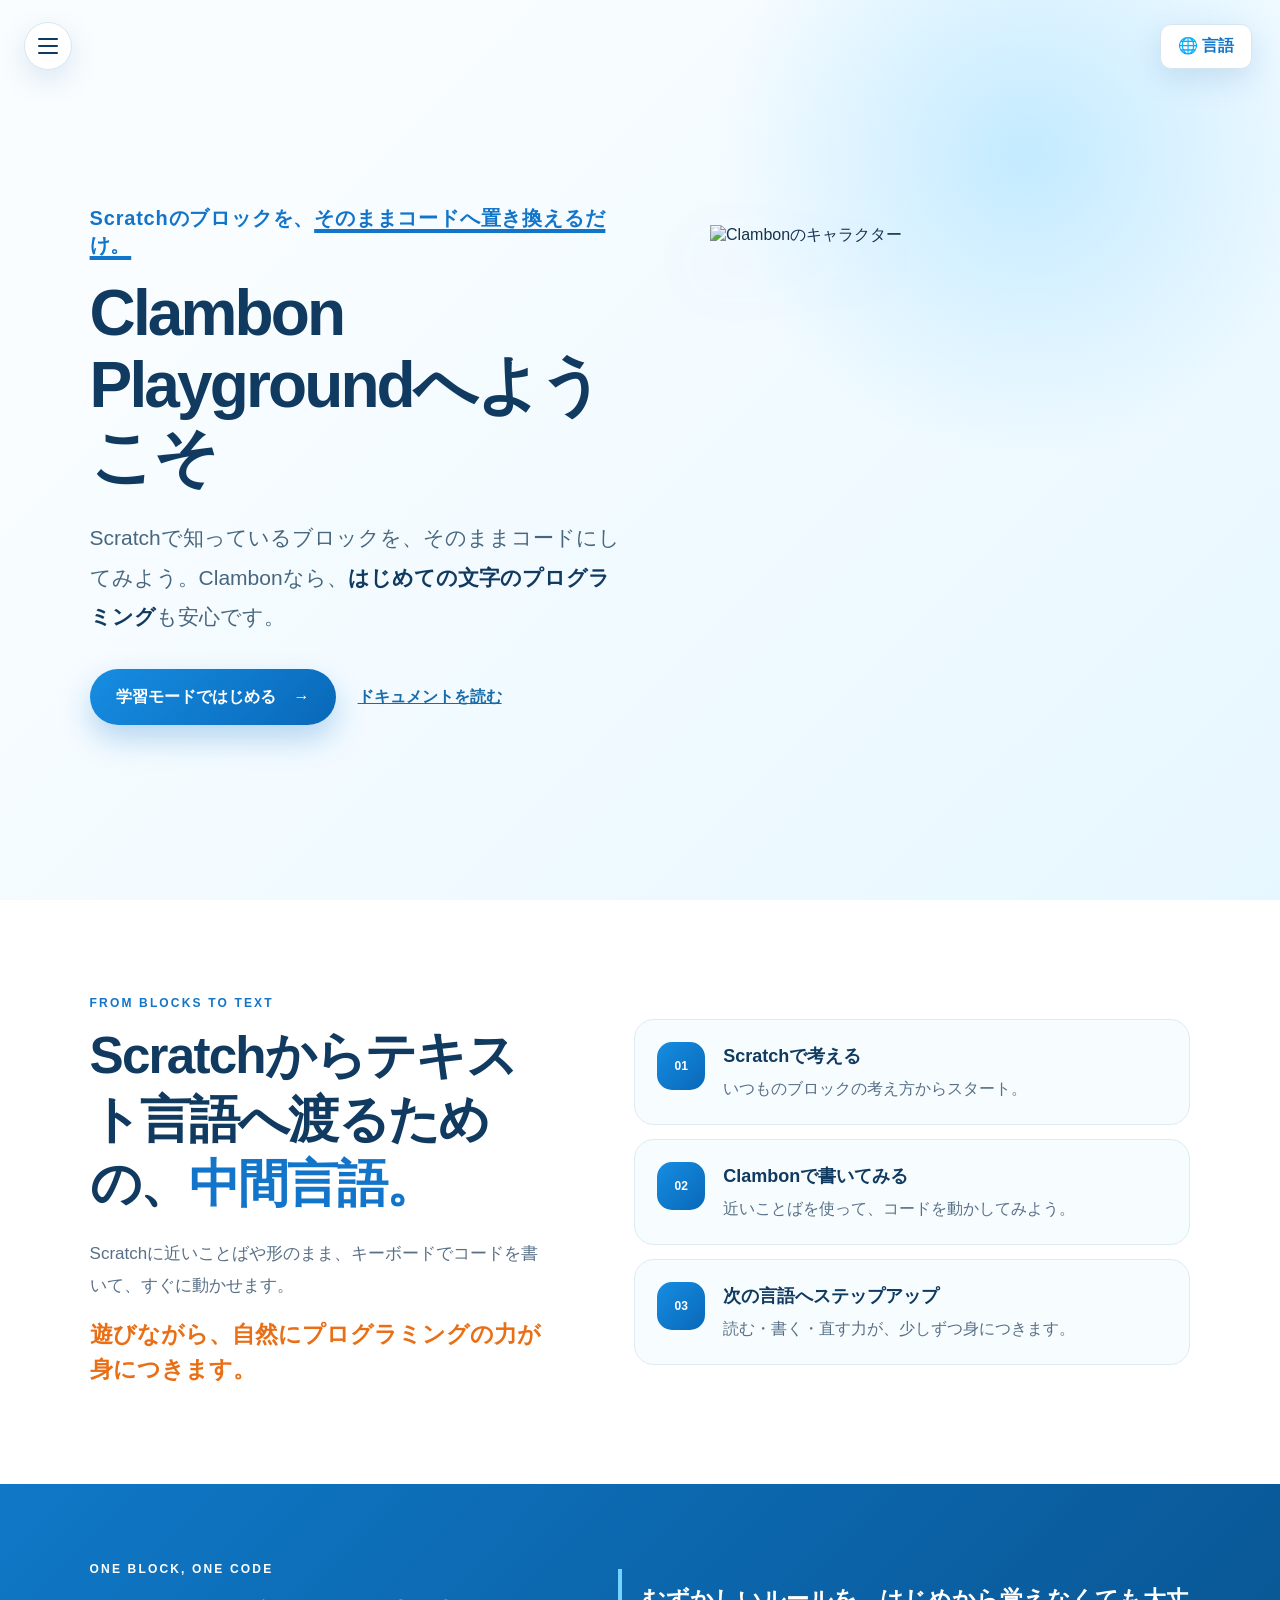
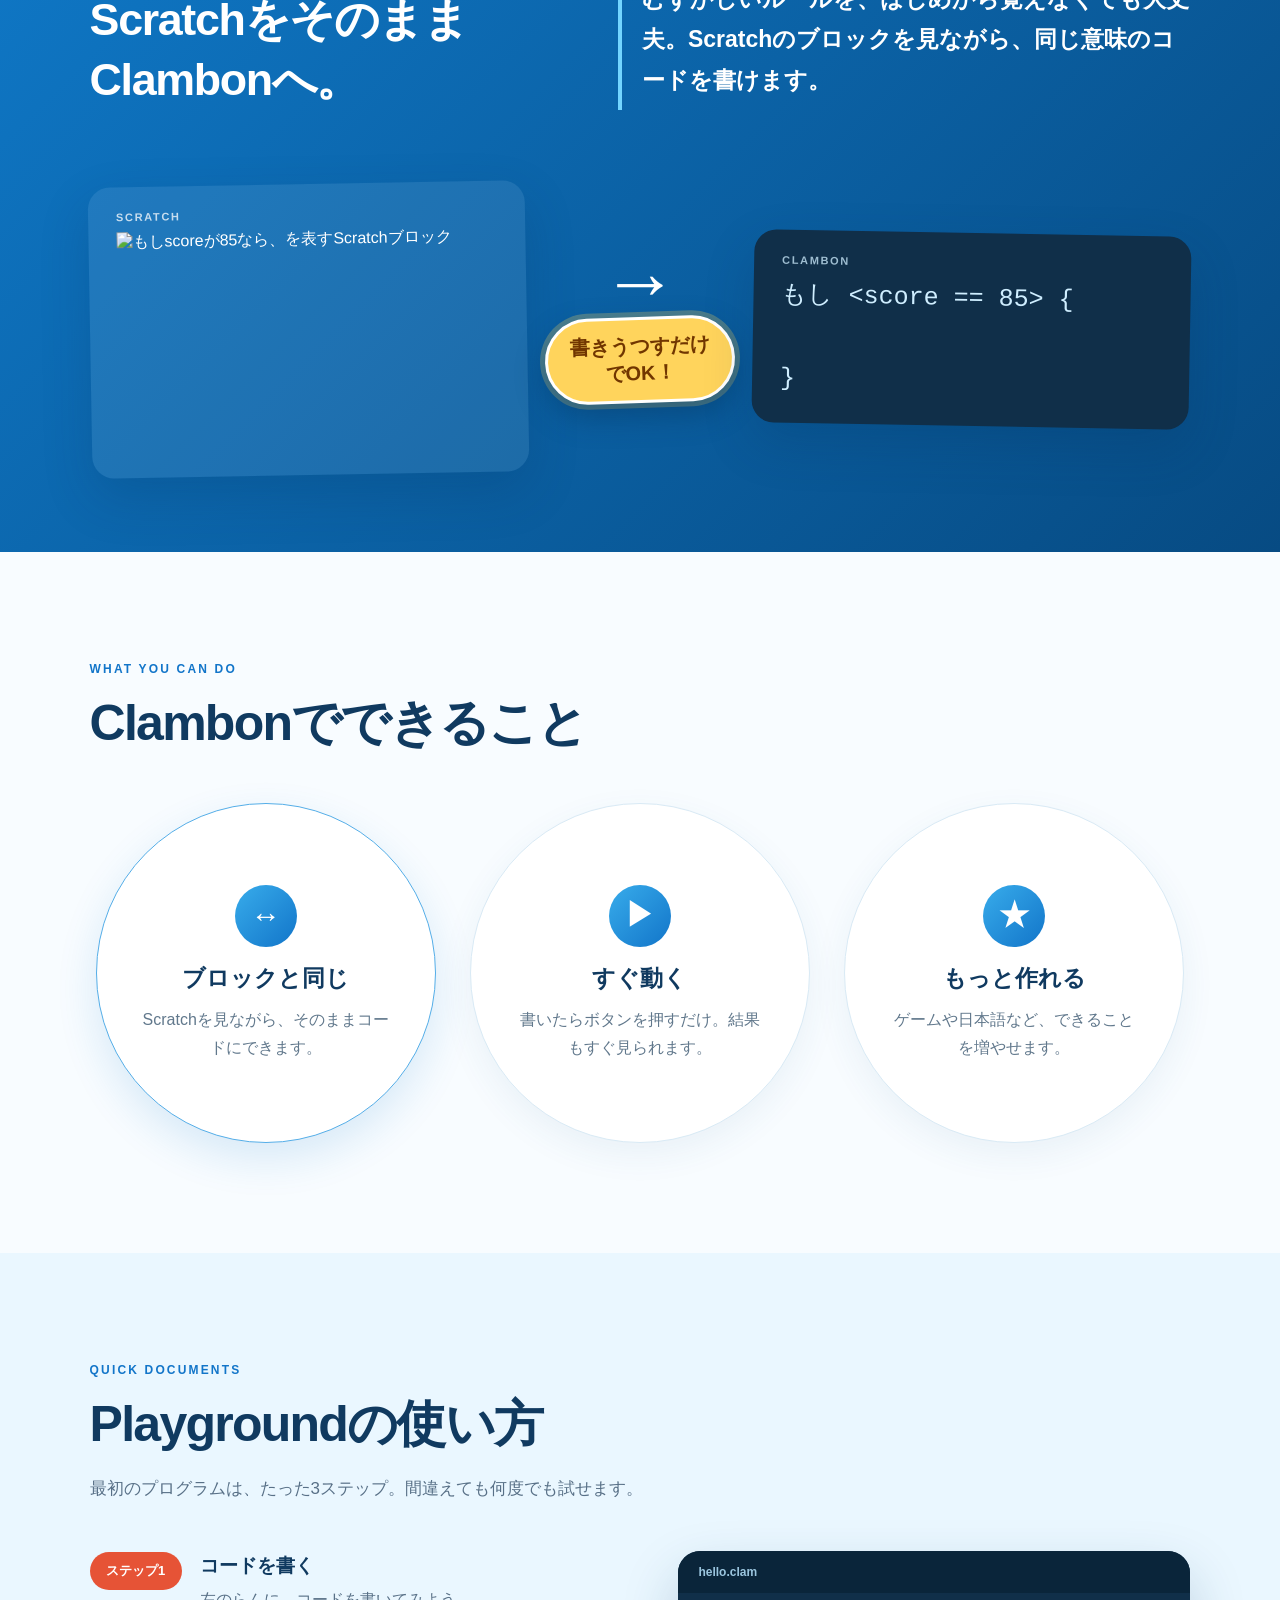
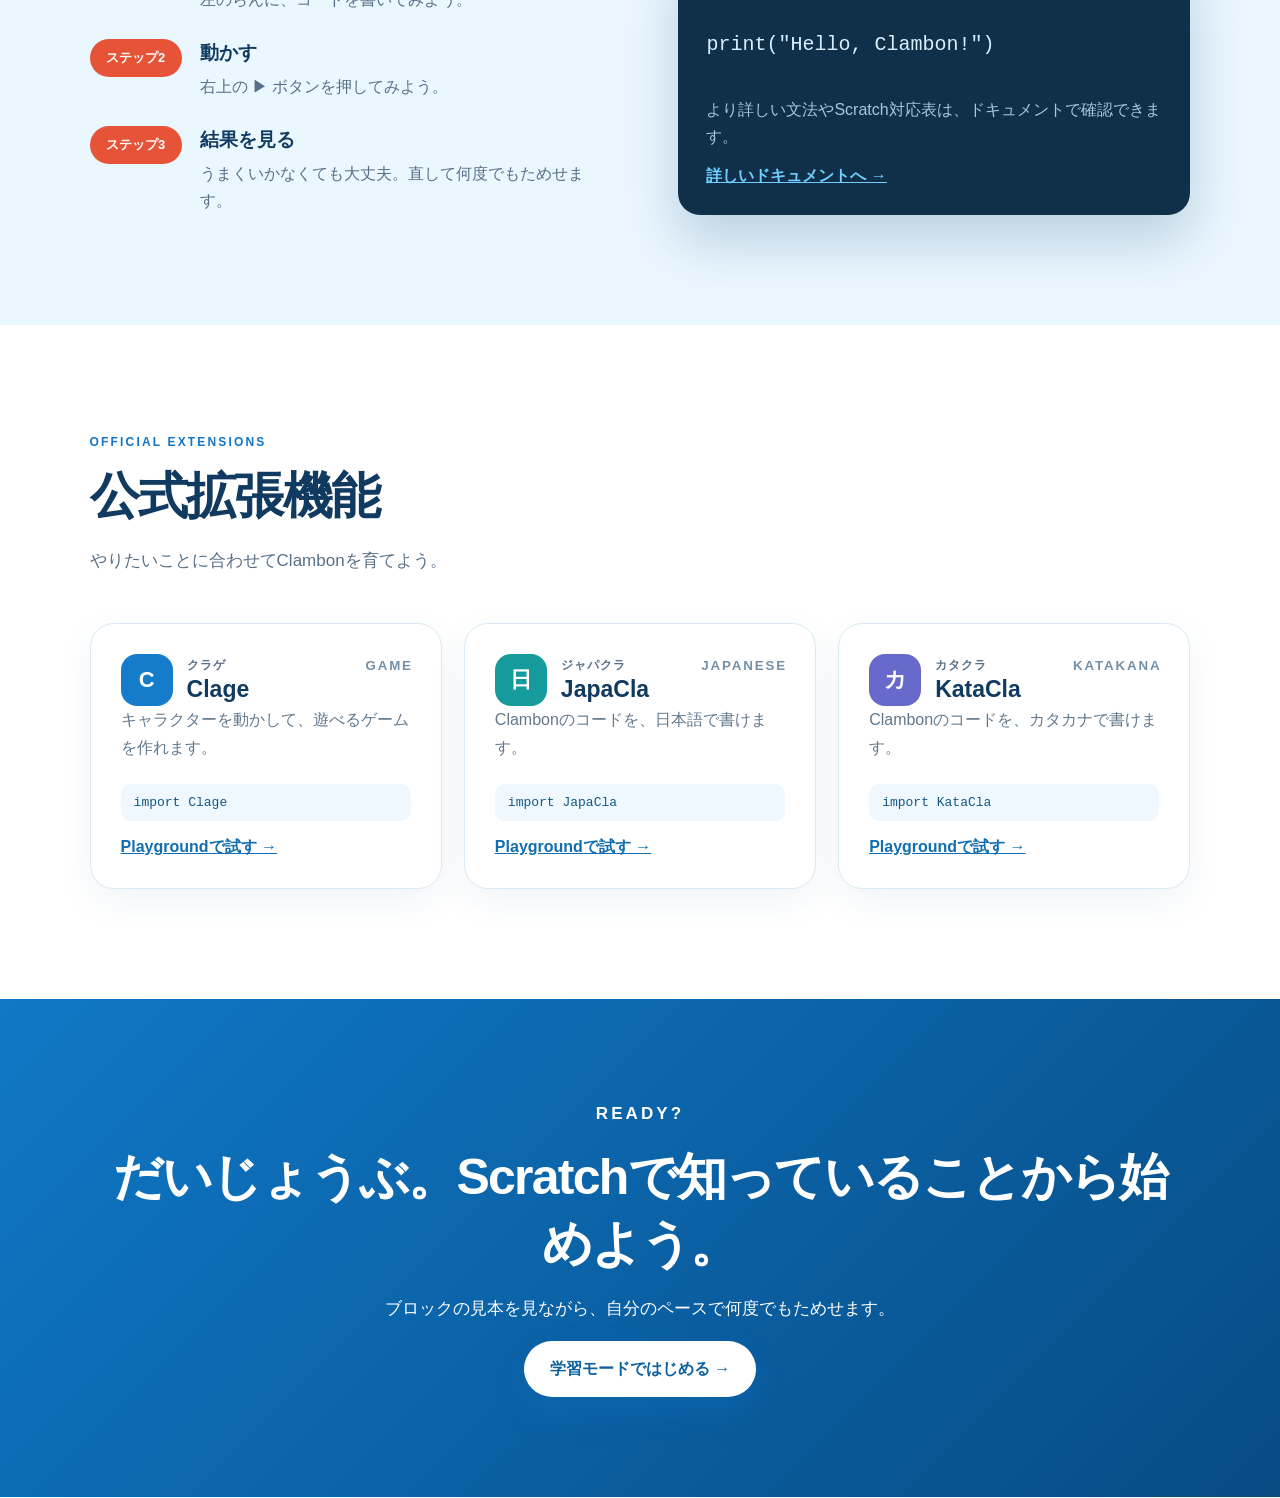
==== index.html @ 220bef2f "Add files via upload" ====
<!doctype html>
<html lang="ja">
  <head>
    <meta charset="utf-8">
    <meta name="viewport" content="width=device-width, initial-scale=1">
    <title>Clambon | Scratchから始めるテキストプログラミング言語</title>
    <meta name="description" content="Scratchのブロックと1対1対応するコードを書ける、学習向けプログラミング言語Clambon。">
    <link rel="icon" type="image/png" href="./assets/clambon-icon.png">
    <link rel="stylesheet" href="./home.css">
  </head>
  <body>
    <nav class="site-menu" id="siteMenu" aria-label="サイトメニュー">
      <button class="site-menu-button" id="siteMenuButton" type="button" aria-expanded="false" aria-controls="siteMenuPanel" aria-label="メニューを開く"><span></span><span></span><span></span></button>
      <div class="site-menu-panel" id="siteMenuPanel" hidden>
        <a href="#homeTop">トップ</a>
        <a href="./docs.html">ドキュメント</a>
      </div>
    </nav>
    <div class="site-language-picker site-language-floating" id="siteLanguagePicker">
      <button class="site-language-button" id="siteLanguageButton" type="button" aria-label="表示言語を選択する" aria-haspopup="menu" aria-expanded="false" aria-controls="siteLanguageMenu">🌐 言語</button>
      <div class="site-language-menu" id="siteLanguageMenu" role="menu" hidden>
        <button type="button" role="menuitemradio" aria-checked="true" data-language="ja"><span>日本語</span><b aria-hidden="true">✓</b></button>
        <button type="button" role="menuitemradio" aria-checked="false" data-language="en"><span>English</span><b aria-hidden="true">✓</b></button>
      </div>
    </div>

    <main class="home-screen">
      <section class="home-hero" id="homeTop" aria-labelledby="homeTitle">
        <div class="home-hero-copy">
          <p class="home-message">Scratchのブロックを、<em>そのままコードへ置き換えるだけ。</em></p>
          <h1 id="homeTitle">Clambon Playgroundへようこそ</h1>
          <p class="home-lead">Scratchで知っているブロックを、そのままコードにしてみよう。Clambonなら、<strong>はじめての文字のプログラミング</strong>も安心です。</p>
          <div class="home-actions">
            <a class="home-primary-button" href="./playground.html" data-learning-start>学習モードではじめる <span aria-hidden="true">→</span></a>
            <a class="home-text-link" href="./docs.html">ドキュメントを読む</a>
          </div>
        </div>
        <div class="home-hero-visual">
          <img class="home-character" src="./assets/clambon-character.png" alt="Clambonのキャラクター" width="1254" height="1254">
        </div>
      </section>

      <section class="bridge-feature" aria-labelledby="bridgeFeatureTitle">
        <div class="bridge-feature-copy">
          <p class="home-kicker">FROM BLOCKS TO TEXT</p>
          <h2 id="bridgeFeatureTitle">Scratchからテキスト言語へ渡るための、<em>中間言語。</em></h2>
          <p>Scratchに近いことばや形のまま、キーボードでコードを書いて、すぐに動かせます。<strong class="bridge-reassurance">遊びながら、自然にプログラミングの力が身につきます。</strong></p>
        </div>
        <ol class="bridge-steps" aria-label="Scratchからテキスト言語へ進む流れ">
          <li><span>01</span><div><strong>Scratchで考える</strong><p>いつものブロックの考え方からスタート。</p></div></li>
          <li><span>02</span><div><strong>Clambonで書いてみる</strong><p>近いことばを使って、コードを動かしてみよう。</p></div></li>
          <li><span>03</span><div><strong>次の言語へステップアップ</strong><p>読む・書く・直す力が、少しずつ身につきます。</p></div></li>
        </ol>
      </section>

      <section class="scratch-feature" aria-labelledby="scratchFeatureTitle">
        <div>
          <p class="home-kicker">ONE BLOCK, ONE CODE</p>
          <h2 id="scratchFeatureTitle">ScratchをそのままClambonへ。</h2>
        </div>
        <p>むずかしいルールを、はじめから覚えなくても大丈夫。Scratchのブロックを見ながら、同じ意味のコードを書けます。</p>
        <div class="scratch-pair" aria-label="ScratchブロックとClambonコードの1対1対応例">
          <div class="scratch-block">
            <span>Scratch</span>
            <img class="scratch-example-image" src="./assets/scratch-if-score.png" alt="もしscoreが85なら、を表すScratchブロック" width="1646" height="956">
          </div>
          <div class="pair-connector"><span aria-hidden="true">→</span><strong>書きうつすだけでOK！</strong></div>
          <div class="clambon-code"><span>Clambon</span><pre><code>もし &lt;score == 85&gt; {

}</code></pre></div>
        </div>
      </section>

      <section class="home-section" aria-labelledby="featuresTitle">
        <div class="home-section-heading"><p class="home-kicker">WHAT YOU CAN DO</p><h2 id="featuresTitle">Clambonでできること</h2></div>
        <div class="home-card-grid home-feature-grid">
          <article class="home-info-card featured"><span aria-hidden="true">↔</span><h3>ブロックと同じ</h3><p>Scratchを見ながら、そのままコードにできます。</p></article>
          <article class="home-info-card"><span aria-hidden="true">▶</span><h3>すぐ動く</h3><p>書いたらボタンを押すだけ。結果もすぐ見られます。</p></article>
          <article class="home-info-card"><span aria-hidden="true">★</span><h3>もっと作れる</h3><p>ゲームや日本語など、できることを増やせます。</p></article>
        </div>
      </section>

      <section class="home-section home-docs" id="homeDocs" aria-labelledby="quickDocsTitle">
        <div class="home-section-heading"><p class="home-kicker">QUICK DOCUMENTS</p><h2 id="quickDocsTitle">Playgroundの使い方</h2><p>最初のプログラムは、たった3ステップ。間違えても何度でも試せます。</p></div>
        <div class="home-docs-layout">
          <ol class="home-steps">
            <li><span>ステップ1</span><div><h3>コードを書く</h3><p>左のらんに、コードを書いてみよう。</p></div></li>
            <li><span>ステップ2</span><div><h3>動かす</h3><p>右上の ▶ ボタンを押してみよう。</p></div></li>
            <li><span>ステップ3</span><div><h3>結果を見る</h3><p>うまくいかなくても大丈夫。直して何度でもためせます。</p></div></li>
          </ol>
          <div class="home-code-sample"><div class="code-window-title">hello.clam</div><pre><code>print("Hello, Clambon!")</code></pre><p>より詳しい文法やScratch対応表は、ドキュメントで確認できます。</p><a href="./docs.html">詳しいドキュメントへ →</a></div>
        </div>
      </section>

      <section class="home-section home-extensions" aria-labelledby="extensionsTitle">
        <div class="home-section-heading"><p class="home-kicker">OFFICIAL EXTENSIONS</p><h2 id="extensionsTitle">公式拡張機能</h2><p>やりたいことに合わせてClambonを育てよう。</p></div>
        <div class="home-card-grid home-extension-grid">
          <article class="home-extension-card"><a class="extension-github-link" href="https://github.com/shirayuki03/clage" target="_blank" rel="noopener noreferrer" aria-label="ClageのGitHubを開く"><b class="mark">C</b><div class="extension-name"><small class="extension-reading">クラゲ</small><h3>Clage</h3></div></a><small>GAME</small><p>キャラクターを動かして、遊べるゲームを作れます。</p><code>import Clage</code><a href="./playground.html" data-learning-start>Playgroundで試す →</a></article>
          <article class="home-extension-card japa"><a class="extension-github-link" href="https://github.com/shirayuki03/JapaCla" target="_blank" rel="noopener noreferrer" aria-label="JapaClaのGitHubを開く"><b class="mark">日</b><div class="extension-name"><small class="extension-reading">ジャパクラ</small><h3>JapaCla</h3></div></a><small>JAPANESE</small><p>Clambonのコードを、日本語で書けます。</p><code>import JapaCla</code><a href="./playground.html" data-learning-start>Playgroundで試す →</a></article>
          <article class="home-extension-card kata"><a class="extension-github-link" href="https://github.com/shirayuki03/KataCla" target="_blank" rel="noopener noreferrer" aria-label="KataClaのGitHubを開く"><b class="mark">カ</b><div class="extension-name"><small class="extension-reading">カタクラ</small><h3>KataCla</h3></div></a><small>KATAKANA</small><p>Clambonのコードを、カタカナで書けます。</p><code>import KataCla</code><a href="./playground.html" data-learning-start>Playgroundで試す →</a></article>
        </div>
      </section>

      <section class="home-final-cta"><p class="home-kicker">READY?</p><h2>だいじょうぶ。Scratchで知っていることから始めよう。</h2><p>ブロックの見本を見ながら、自分のペースで何度でもためせます。</p><a class="home-primary-button light" href="./playground.html" data-learning-start>学習モードではじめる →</a></section>
    </main>
    <script src="./home.js"></script>
  </body>
</html>
---- home.css ----
:root { --blue:#1275c9; --deep:#103a60; --sky:#e7f7ff; --ink:#15324d; --muted:#587087; }
* { box-sizing:border-box; }
html { scroll-behavior:smooth; }
body { margin:0; color:var(--ink); background:#f8fcff; font-family:Arial,"Hiragino Kaku Gothic ProN","Yu Gothic",Meiryo,sans-serif; }
[hidden] { display:none!important; }
a { color:inherit; }
button { font:inherit; cursor:pointer; }
.site-menu { position:fixed; top:22px; left:24px; z-index:100; }
.site-menu-button { width:48px; height:48px; display:grid; align-content:center; gap:5px; padding:0 13px; border:1px solid #d6e6f1; border-radius:50%; background:#fff; box-shadow:0 10px 30px #185d9e26; }
.site-menu-button span { height:2px; border-radius:99px; background:var(--deep); transition:.18s; }
.site-menu-button[aria-expanded="true"] span:nth-child(1){transform:translateY(7px) rotate(45deg)} .site-menu-button[aria-expanded="true"] span:nth-child(2){opacity:0} .site-menu-button[aria-expanded="true"] span:nth-child(3){transform:translateY(-7px) rotate(-45deg)}
.site-menu-panel { width:190px; display:grid; gap:4px; margin-top:10px; padding:8px; border:1px solid #d6e6f1; border-radius:16px; background:#fff; box-shadow:0 18px 46px #185d9e2e; }
.site-menu-panel a { border-radius:11px; padding:12px 14px; text-decoration:none; font-weight:800; }
.site-menu-panel a:hover,.site-menu-panel a:focus-visible { background:#e8f6ff; }
.site-language-button { margin-top:4px; border:1px solid #d6e6f1; border-radius:11px; padding:10px 14px; color:var(--blue); background:#f5fbff; text-align:left; font-weight:900; }
.site-language-button:hover,.site-language-button:focus-visible { background:#e8f6ff; }
.site-language-picker { position:relative; }
.site-language-floating { position:fixed; top:24px; right:28px; z-index:90; }
.site-language-floating>.site-language-button { width:auto; margin:0; padding:11px 17px; background:#fff; box-shadow:0 10px 30px #185d9e26; }
.site-language-menu { position:absolute; top:calc(100% + 8px); right:0; z-index:110; width:170px; padding:7px; border:1px solid #d6e6f1; border-radius:14px; background:#fff; box-shadow:0 18px 46px #185d9e2e; }
.site-language-menu button { width:100%; display:flex; align-items:center; justify-content:space-between; border:0; border-radius:9px; padding:10px 11px; color:var(--ink); background:transparent; text-align:left; font-weight:800; }
.site-language-menu button:hover,.site-language-menu button:focus-visible { background:#e8f6ff; }
.site-language-menu button b { color:var(--blue); opacity:0; }
.site-language-menu button[aria-checked="true"] { color:var(--blue); background:#f5fbff; }
.site-language-menu button[aria-checked="true"] b { opacity:1; }
.home-screen { overflow:hidden; }
.home-hero { min-height:100vh; display:grid; grid-template-columns:1.05fr .95fr; align-items:center; gap:clamp(40px,7vw,110px); padding:110px max(7vw,34px) 80px; background:radial-gradient(circle at 80% 17%,#7ed3ff66,transparent 24%),linear-gradient(135deg,#fafdff 15%,#e7f7ff 100%); }
.home-hero-copy { max-width:760px; }
.home-message { margin:0 0 18px; color:var(--blue); font-size:clamp(15px,1.6vw,20px); font-weight:900; letter-spacing:.04em; }
.home-message em { color:#1275c9; font-style:normal; text-decoration:underline; text-decoration-color:#1275c9; text-decoration-thickness:.22em; text-underline-offset:.18em; }
.home-kicker { margin:0 0 14px; color:var(--blue); font-size:12px; font-weight:900; letter-spacing:.18em; }
h1,h2,h3,p { margin-top:0; }
.home-hero h1 { max-width:780px; margin-bottom:24px; color:var(--deep); font-size:clamp(42px,5vw,70px); line-height:1.13; letter-spacing:-.045em; }
.home-lead { max-width:700px; margin-bottom:32px; color:#48677f; font-size:clamp(17px,1.7vw,21px); line-height:1.9; }
.home-lead strong { color:var(--deep); }
.home-actions { display:flex; align-items:center; gap:22px; flex-wrap:wrap; }
.home-primary-button { min-height:56px; display:inline-flex; align-items:center; gap:18px; border-radius:999px; padding:0 26px; color:#fff; background:linear-gradient(135deg,#168de2,#0968b8); box-shadow:0 14px 30px #1275c947; text-decoration:none; font-weight:900; }
.home-text-link { color:#176ca9; font-weight:900; }
.home-hero-visual { min-width:0; display:grid; place-items:center; }
.home-character { width:min(580px,100%); height:auto; display:block; filter:drop-shadow(0 28px 32px #176da230); }
.bridge-feature { display:grid; grid-template-columns:minmax(0,.9fr) minmax(0,1.1fr); gap:clamp(46px,7vw,100px); align-items:center; padding:96px max(7vw,34px); background:#fff; }
.bridge-feature-copy h2 { margin-bottom:22px; color:var(--deep); font-size:clamp(34px,4vw,54px); line-height:1.25; letter-spacing:-.035em; }
.bridge-feature-copy h2 em { color:var(--blue); font-style:normal; }
.bridge-feature-copy>p:last-child { margin:0; color:var(--muted); font-size:17px; line-height:1.9; }
.bridge-reassurance { display:block; margin-top:14px; color:#e96f16; font-size:clamp(18px,2vw,23px); line-height:1.55; }
.bridge-steps { display:grid; gap:14px; margin:0; padding:0; list-style:none; }
.bridge-steps li { display:grid; grid-template-columns:48px 1fr; gap:18px; align-items:start; border:1px solid #dcebf4; border-radius:20px; padding:22px; background:#f7fcff; }
.bridge-steps li>span { width:48px; height:48px; display:grid; place-items:center; border-radius:15px; color:#fff; background:linear-gradient(135deg,#168de2,#0968b8); font-size:12px; font-weight:900; }
.bridge-steps strong { display:block; margin:2px 0 7px; color:var(--deep); font-size:18px; }
.bridge-steps p { margin:0; color:var(--muted); line-height:1.7; }
.scratch-feature { display:grid; grid-template-columns:.9fr 1.1fr; gap:60px; padding:78px max(7vw,34px); color:#fff; background:linear-gradient(135deg,#0f78c7,#074b83); }
.scratch-feature .home-kicker,.scratch-feature h2,.scratch-feature p { color:#fff; }
.scratch-feature h2 { margin:0; font-size:clamp(30px,3.5vw,48px); letter-spacing:-.03em; }
.scratch-feature>p { margin:0; align-self:end; border-left:4px solid #73d5ff; padding:10px 0 10px 20px; font-size:clamp(19px,2vw,23px); font-weight:800; line-height:1.75; }
.scratch-pair { grid-column:1/-1; display:grid; grid-template-columns:1fr minmax(150px,auto) 1fr; align-items:center; gap:18px; margin-top:14px; }
.scratch-block,.clambon-code { min-width:0; border-radius:22px; padding:24px 28px; box-shadow:0 20px 50px #052f552e; }
.scratch-block { color:#fff; background:#ffffff14; transform:rotate(-1deg); }
.clambon-code { color:#cfeeff; background:#102f49; transform:rotate(1deg); }
.scratch-block span,.clambon-code span { display:block; margin-bottom:9px; opacity:.75; font-size:11px; font-weight:900; letter-spacing:.15em; text-transform:uppercase; }
.scratch-example-image { width:100%; height:auto; display:block; }
.clambon-code pre { margin:0; overflow:auto; }
.clambon-code code { font-size:clamp(18px,2vw,25px); line-height:1.65; }
.pair-connector { display:grid; place-items:center; gap:8px; color:#fff; text-align:center; }
.pair-connector span { font-size:clamp(48px,6vw,82px); font-weight:900; line-height:.7; }
.pair-connector strong { max-width:190px; border:3px solid #fff; border-radius:999px; padding:13px 20px; color:#713600; background:#ffd45c; box-shadow:0 12px 30px #052f5566,0 0 0 5px #ffd45c44; font-size:clamp(16px,1.7vw,20px); font-weight:900; line-height:1.35; transform:rotate(-2deg); }
.home-section { padding:110px max(7vw,34px); }
.home-section-heading { max-width:760px; margin-bottom:46px; }
.home-section-heading h2,.home-final-cta h2 { margin-bottom:16px; color:var(--deep); font-size:clamp(32px,4vw,50px); letter-spacing:-.035em; }
.home-section-heading>p:last-child,.home-final-cta>p { color:var(--muted); font-size:17px; line-height:1.8; }
.home-card-grid { display:grid; gap:22px; grid-template-columns:repeat(3,minmax(0,1fr)); }
.home-info-card,.home-extension-card { border:1px solid #d9eaf5; border-radius:24px; padding:30px; background:#fff; box-shadow:0 12px 34px #265d8912; }
.home-info-card { width:100%; max-width:340px; aspect-ratio:1; display:flex; flex-direction:column; align-items:center; justify-content:center; justify-self:center; border-radius:50%; padding:42px; text-align:center; }
.home-info-card.featured { border-color:#55aee8; box-shadow:0 16px 42px #1275c924; }
.home-info-card span { width:62px; height:62px; display:grid; place-items:center; border-radius:50%; color:#fff; background:linear-gradient(135deg,#38aceb,#1275c9); font-size:30px; font-weight:900; }
.home-info-card h3,.home-extension-card h3 { margin:16px 0 12px; color:var(--deep); font-size:23px; }
.home-info-card p,.home-extension-card p { margin-bottom:0; color:#61788c; line-height:1.75; }
.home-docs { background:#eaf7ff; }
.home-docs-layout { display:grid; grid-template-columns:1fr 1fr; gap:clamp(28px,6vw,80px); align-items:center; }
.home-steps { display:grid; gap:26px; margin:0; padding:0; list-style:none; }
.home-steps li { display:grid; grid-template-columns:92px 1fr; gap:18px; align-items:start; }
.home-steps li>span { min-height:38px; display:grid; place-items:center; border-radius:999px; padding:0 12px; color:#fff; background:#e65336; font-size:13px; font-weight:900; white-space:nowrap; }
.home-steps h3 { margin:1px 0 7px; color:var(--deep); }
.home-steps p { margin:0; color:var(--muted); line-height:1.7; }
.home-code-sample { overflow:hidden; border-radius:22px; color:#d9efff; background:#102f49; box-shadow:0 25px 55px #0c406738; }
.code-window-title { padding:14px 20px; color:#9bc6df; background:#0a253a; font-size:12px; font-weight:800; }
.home-code-sample pre { margin:0; padding:40px 28px; white-space:pre-wrap; font-size:clamp(15px,2vw,20px); }
.home-code-sample p { margin:0; padding:0 28px 16px; color:#a6c7dc; line-height:1.7; }
.home-code-sample a { display:inline-block; padding:0 28px 28px; color:#70cfff; font-weight:900; }
.home-extensions { background:#fff; }
.home-extension-card { position:relative; }
.home-extension-card .mark { width:52px; height:52px; display:grid; place-items:center; border-radius:16px; color:#fff; background:#147cca; font-size:22px; }
.extension-github-link { width:max-content; display:grid; grid-template-columns:52px auto; align-items:center; gap:14px; color:var(--deep); text-decoration:none; }
.extension-name { display:flex; flex-direction:column; }
.extension-reading { margin-bottom:2px; color:#587087; font-size:12px; font-weight:800; letter-spacing:.08em; }
.extension-github-link h3 { margin:0; }
.extension-github-link:hover h3,.extension-github-link:focus-visible h3 { color:var(--blue); text-decoration:underline; }
.home-extension-card>small { position:absolute; top:34px; right:28px; color:#7390a7; font-weight:900; letter-spacing:.14em; }
.home-extension-card>code { display:block; margin:22px 0 16px; border-radius:10px; padding:11px 13px; color:#155784; background:#eef8fe; }
.home-extension-card>a { color:#126eb0; font-weight:900; }
.home-extension-card.japa .mark { background:#159b9b; } .home-extension-card.kata .mark { background:#686acb; }
.home-final-cta { padding:100px max(7vw,34px); color:#fff; text-align:center; background:linear-gradient(135deg,#0f78c7,#074b83); }
.home-final-cta .home-kicker,.home-final-cta h2,.home-final-cta>p { color:#fff; }
.home-primary-button.light { color:#0d619f; background:#fff; }
:focus-visible { outline:3px solid #ffbd38; outline-offset:3px; }
@media(max-width:760px){.site-menu{top:14px;left:14px}.site-language-floating{top:16px;right:16px}.home-hero{min-height:auto;grid-template-columns:1fr;padding:100px 22px 70px}.home-hero h1{font-size:clamp(39px,12vw,58px)}.home-character{width:min(430px,92vw)}.bridge-feature{grid-template-columns:1fr;gap:38px;padding:72px 22px}.bridge-steps li{grid-template-columns:42px 1fr;padding:18px}.bridge-steps li>span{width:42px;height:42px}.scratch-feature{grid-template-columns:1fr;gap:24px;padding:68px 22px}.scratch-pair{grid-template-columns:1fr;gap:12px}.pair-connector{justify-self:center}.pair-connector span{transform:rotate(90deg)}.scratch-block,.clambon-code{width:100%}.home-section{padding:76px 22px}.home-card-grid,.home-docs-layout{grid-template-columns:1fr}.home-info-card{width:min(330px,92vw)}.home-final-cta{padding:78px 22px}}
@media(prefers-reduced-motion:reduce){html{scroll-behavior:auto}*{transition-duration:.01ms!important}}
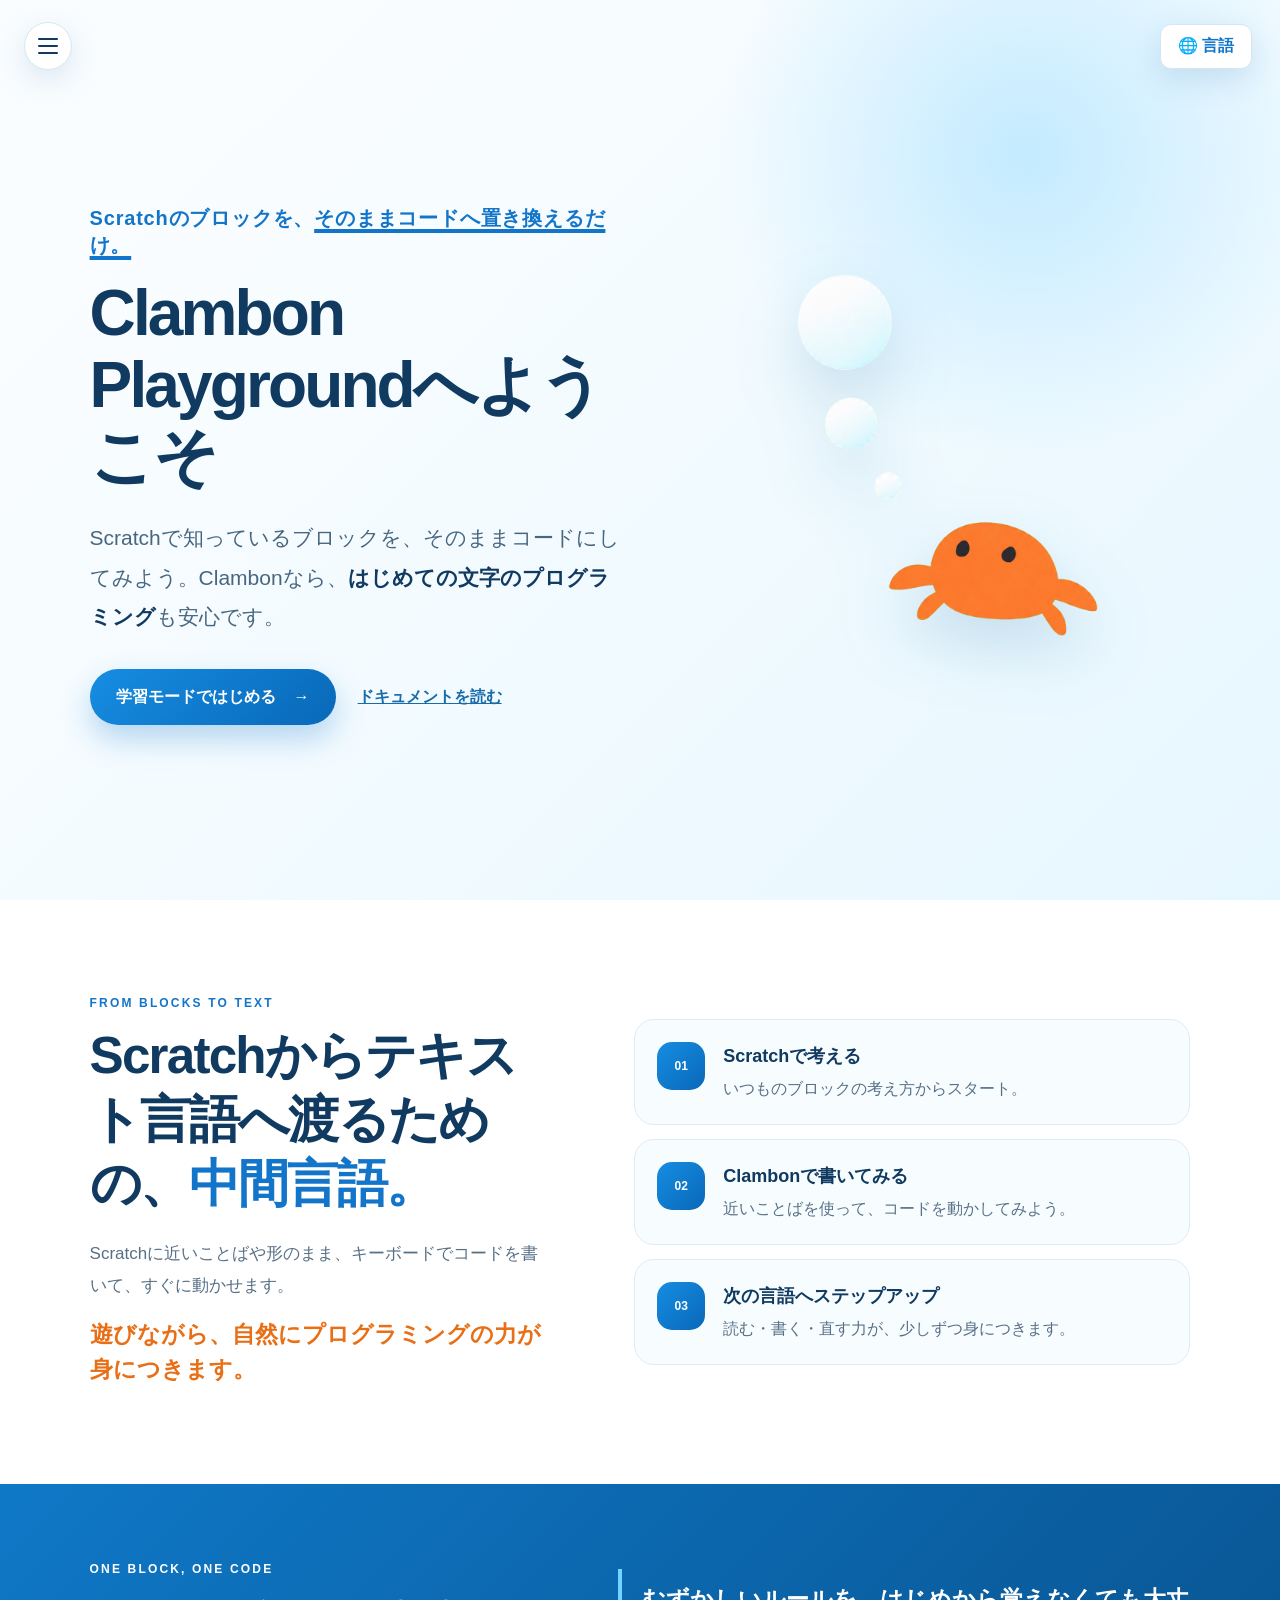
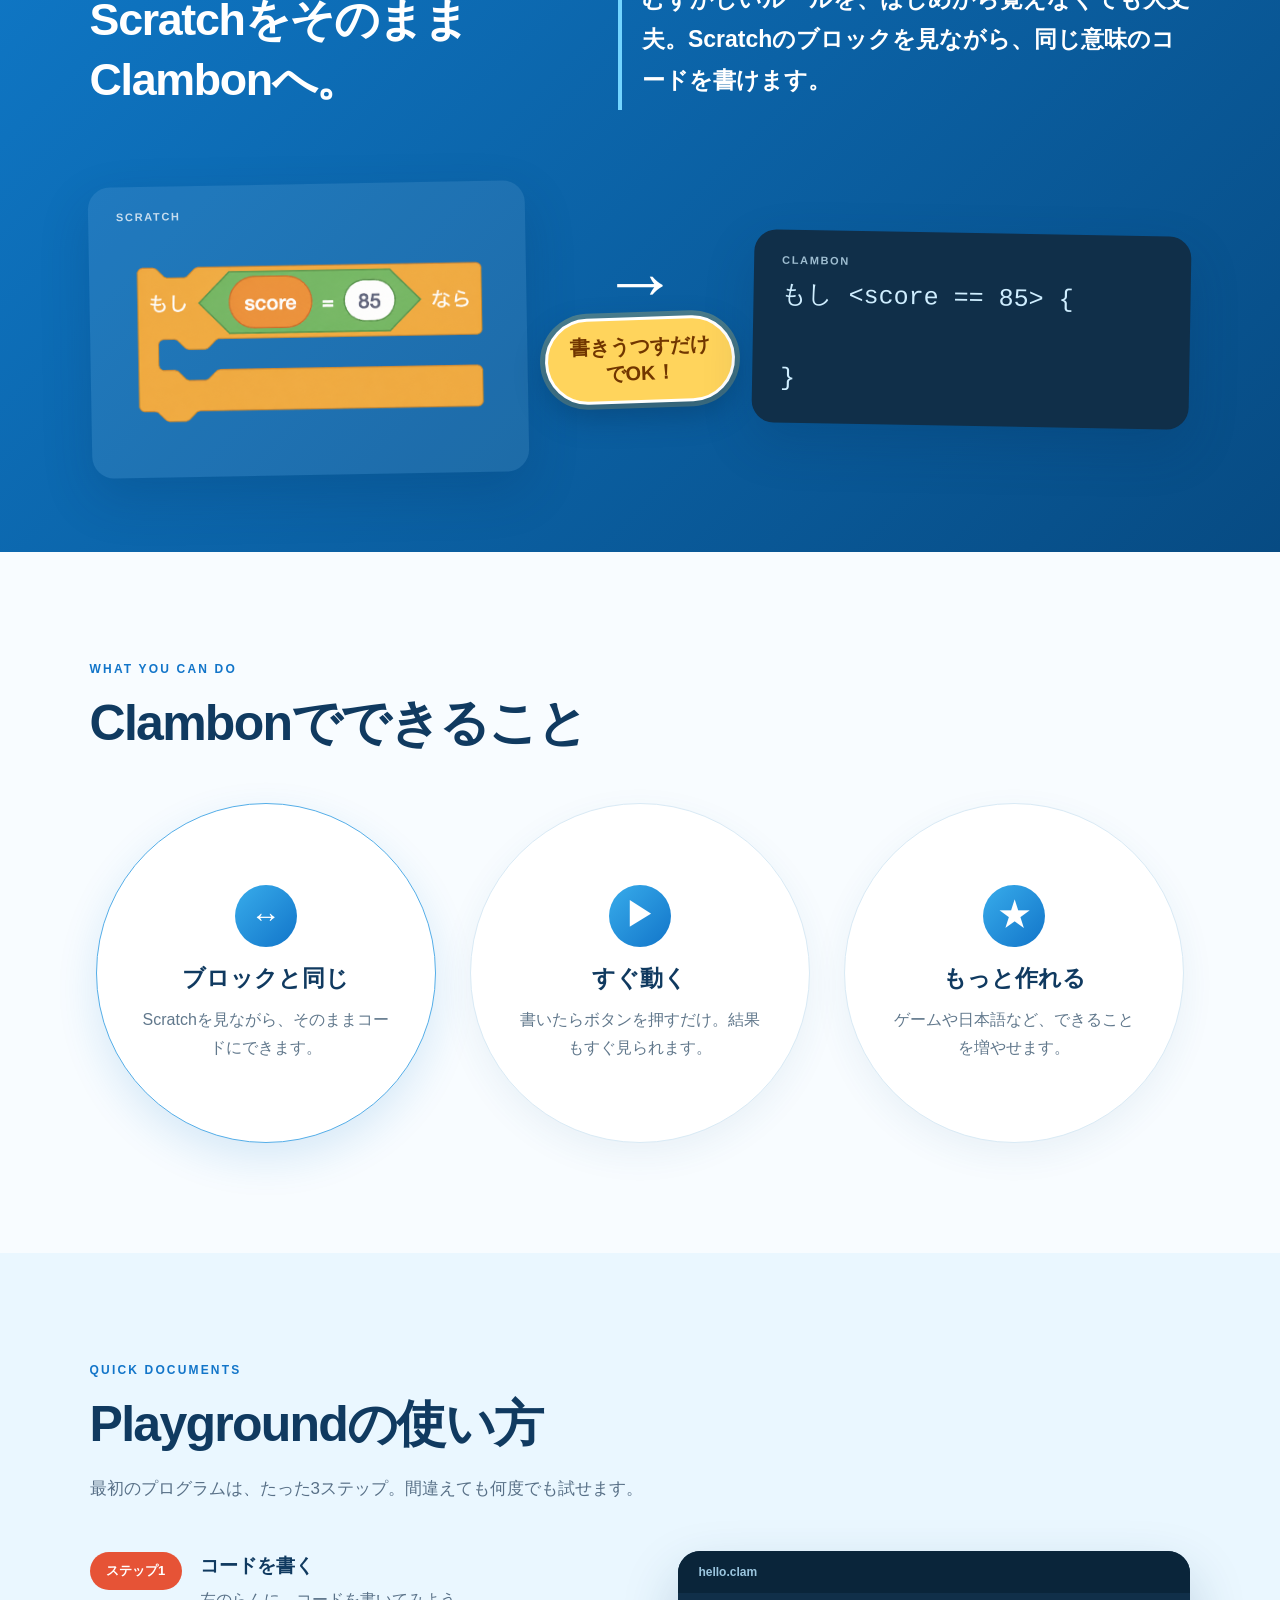
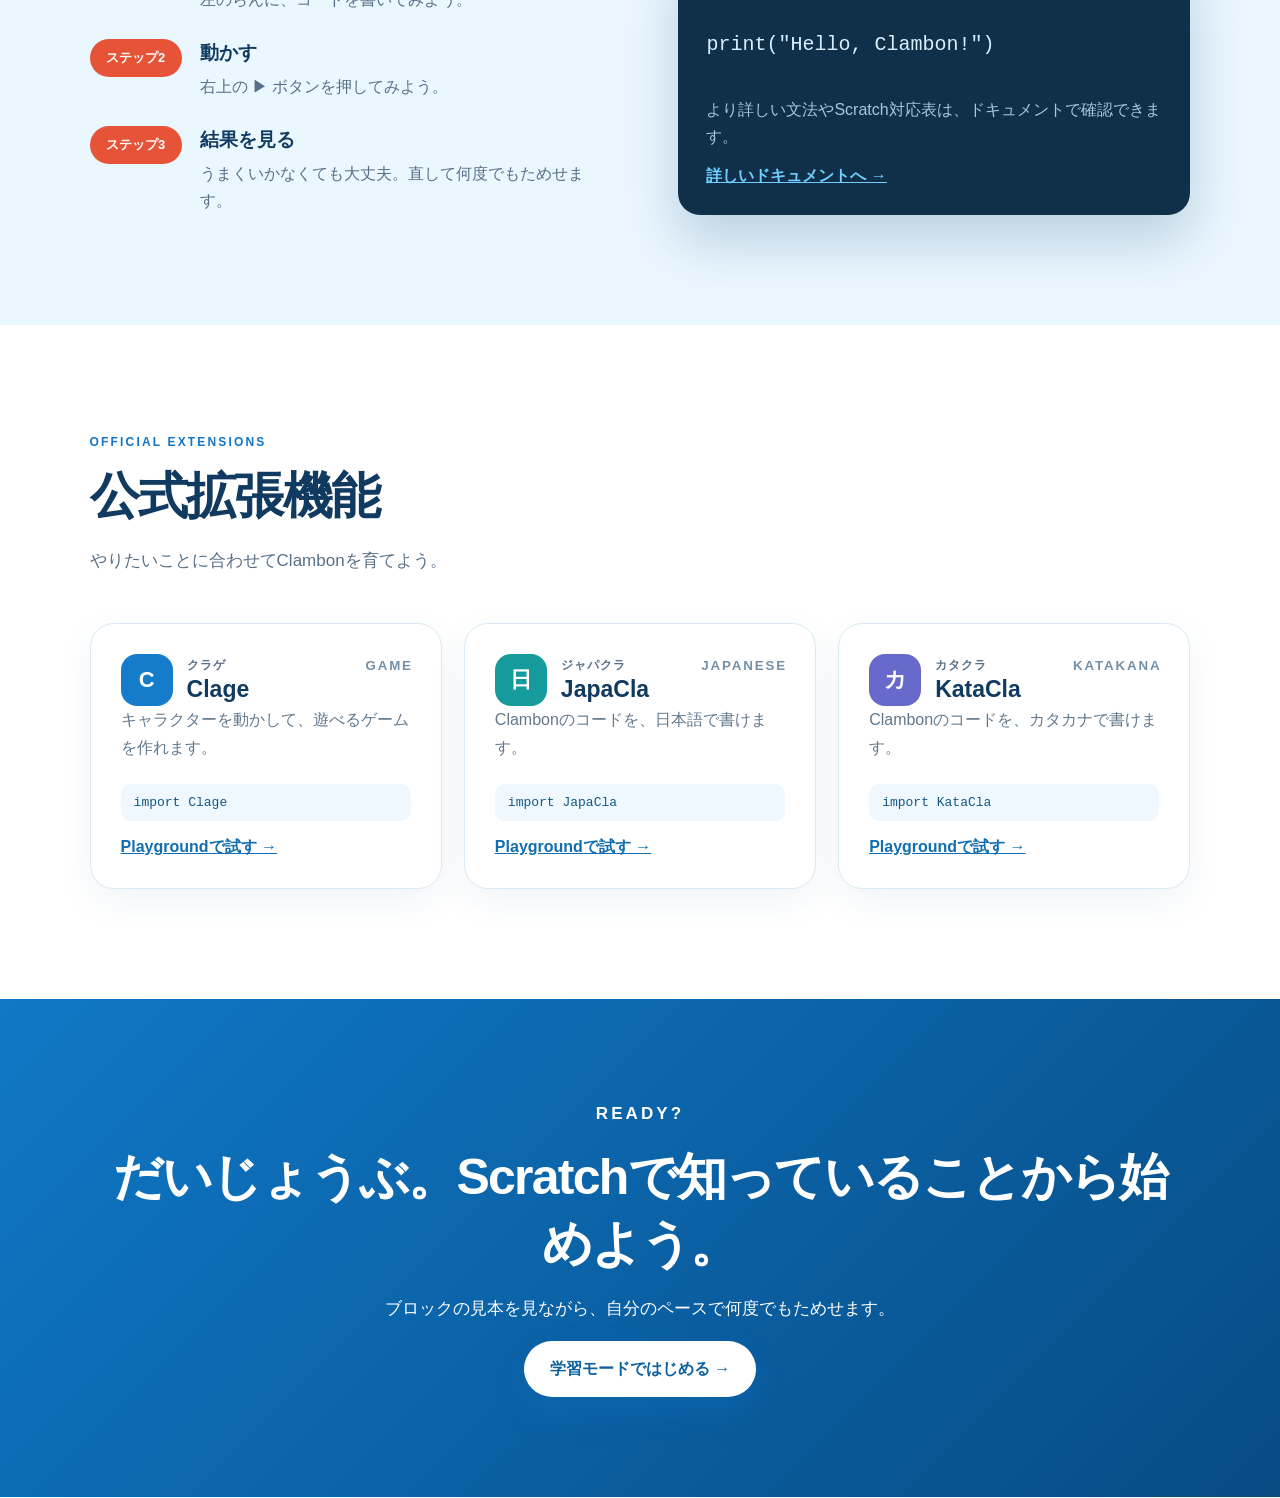
==== commit ba787957: "Update text content in index.html" ====
--- a/index.html
+++ b/index.html
@@ -29,7 +29,7 @@
         <div class="home-hero-copy">
           <p class="home-message">Scratchのブロックを、<em>そのままコードへ置き換えるだけ。</em></p>
           <h1 id="homeTitle">Clambon Playgroundへようこそ</h1>
-          <p class="home-lead">Scratchで知っているブロックを、そのままコードにしてみよう。Clambonなら、<strong>はじめての文字のプログラミング</strong>も安心です。</p>
+          <p class="home-lead">Scratchで知っているブロックを、そのままコードにしてみよう。Clambonなら、<strong>はじめての文字でのプログラミング</strong>も安心です。</p>
           <div class="home-actions">
             <a class="home-primary-button" href="./playground.html" data-learning-start>学習モードではじめる <span aria-hidden="true">→</span></a>
             <a class="home-text-link" href="./docs.html">ドキュメントを読む</a>
@@ -43,8 +43,8 @@
       <section class="bridge-feature" aria-labelledby="bridgeFeatureTitle">
         <div class="bridge-feature-copy">
           <p class="home-kicker">FROM BLOCKS TO TEXT</p>
-          <h2 id="bridgeFeatureTitle">Scratchからテキスト言語へ渡るための、<em>中間言語。</em></h2>
-          <p>Scratchに近いことばや形のまま、キーボードでコードを書いて、すぐに動かせます。<strong class="bridge-reassurance">遊びながら、自然にプログラミングの力が身につきます。</strong></p>
+          <h2 id="bridgeFeatureTitle">ClambonとはScratchからテキスト言語へ渡るための<em>中間言語</em>です</h2>
+          <p>Scratchに近いことばや形のまま、キーボードでコードを書いて、すぐに動かせます。<strong class="bridge-reassurance">遊びながら、自然にテキスト言語のプログラミング力が身につきます。</strong></p>
         </div>
         <ol class="bridge-steps" aria-label="Scratchからテキスト言語へ進む流れ">
           <li><span>01</span><div><strong>Scratchで考える</strong><p>いつものブロックの考え方からスタート。</p></div></li>
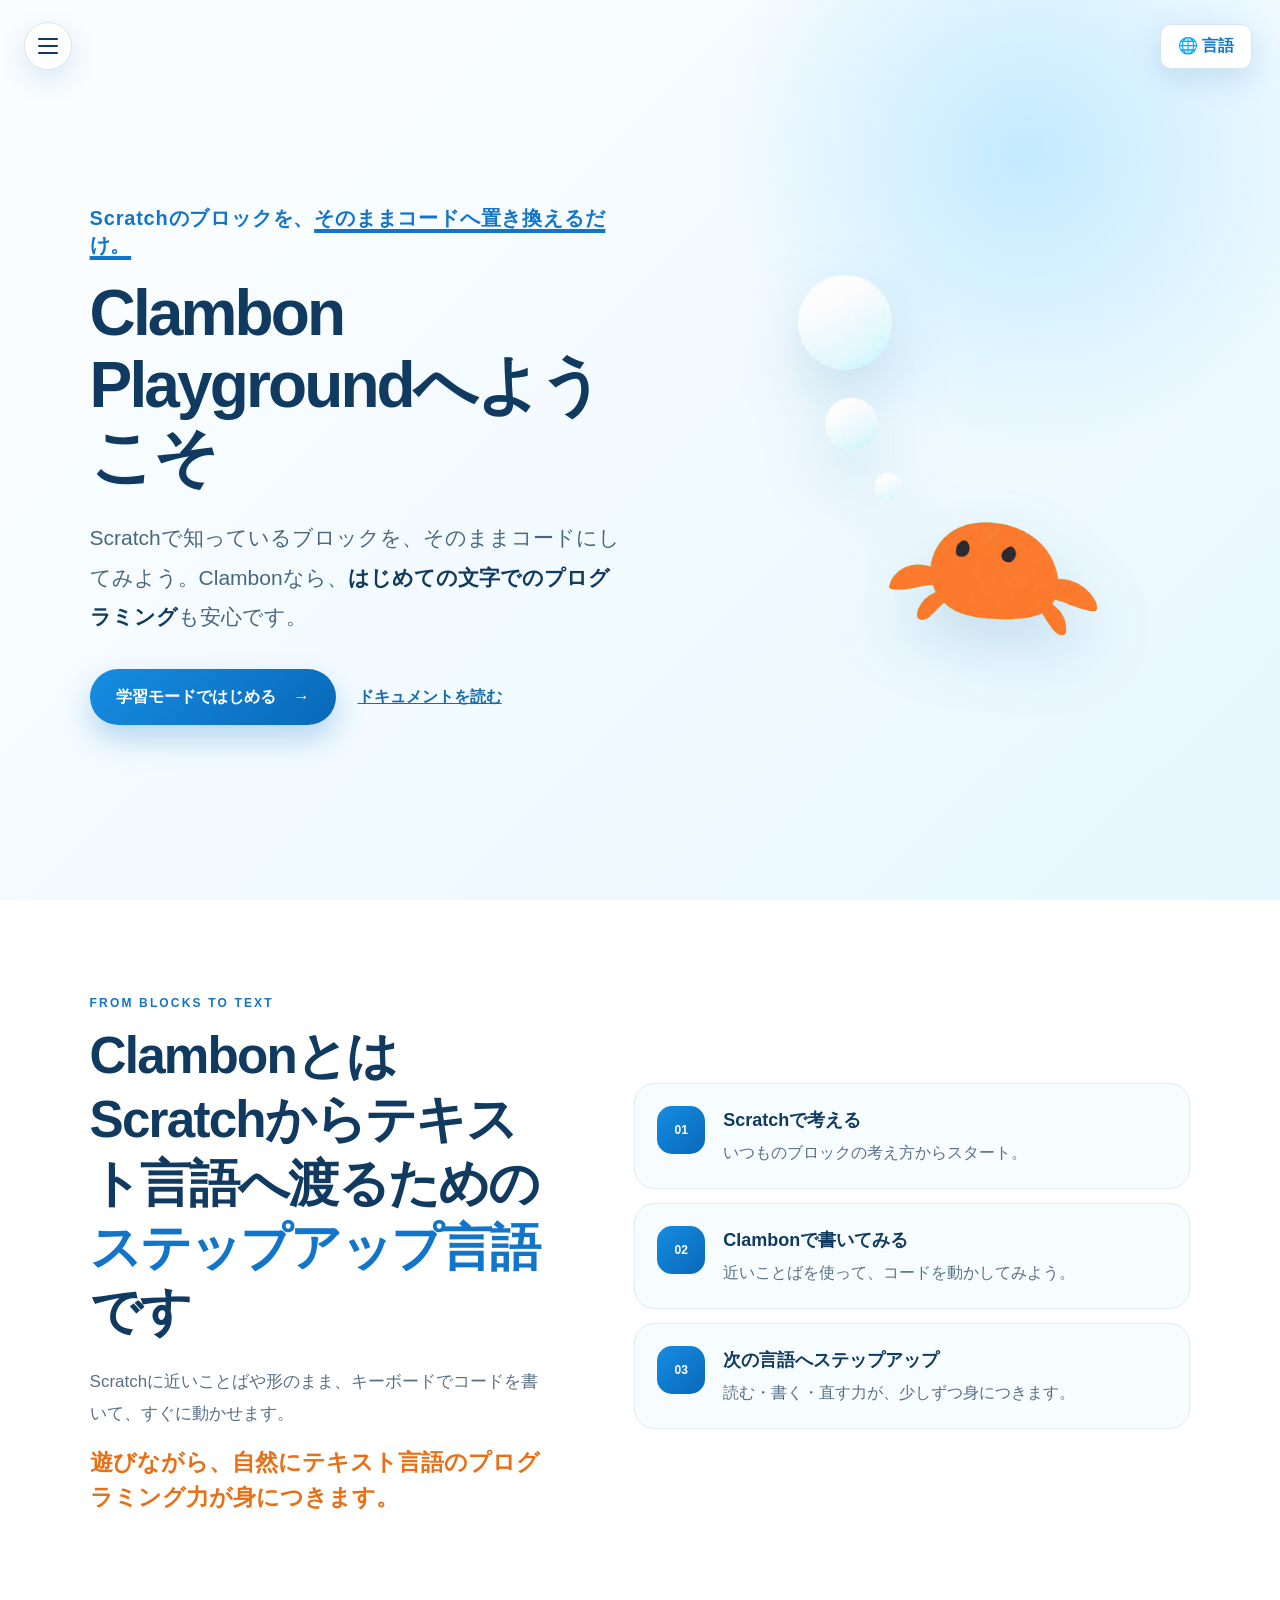
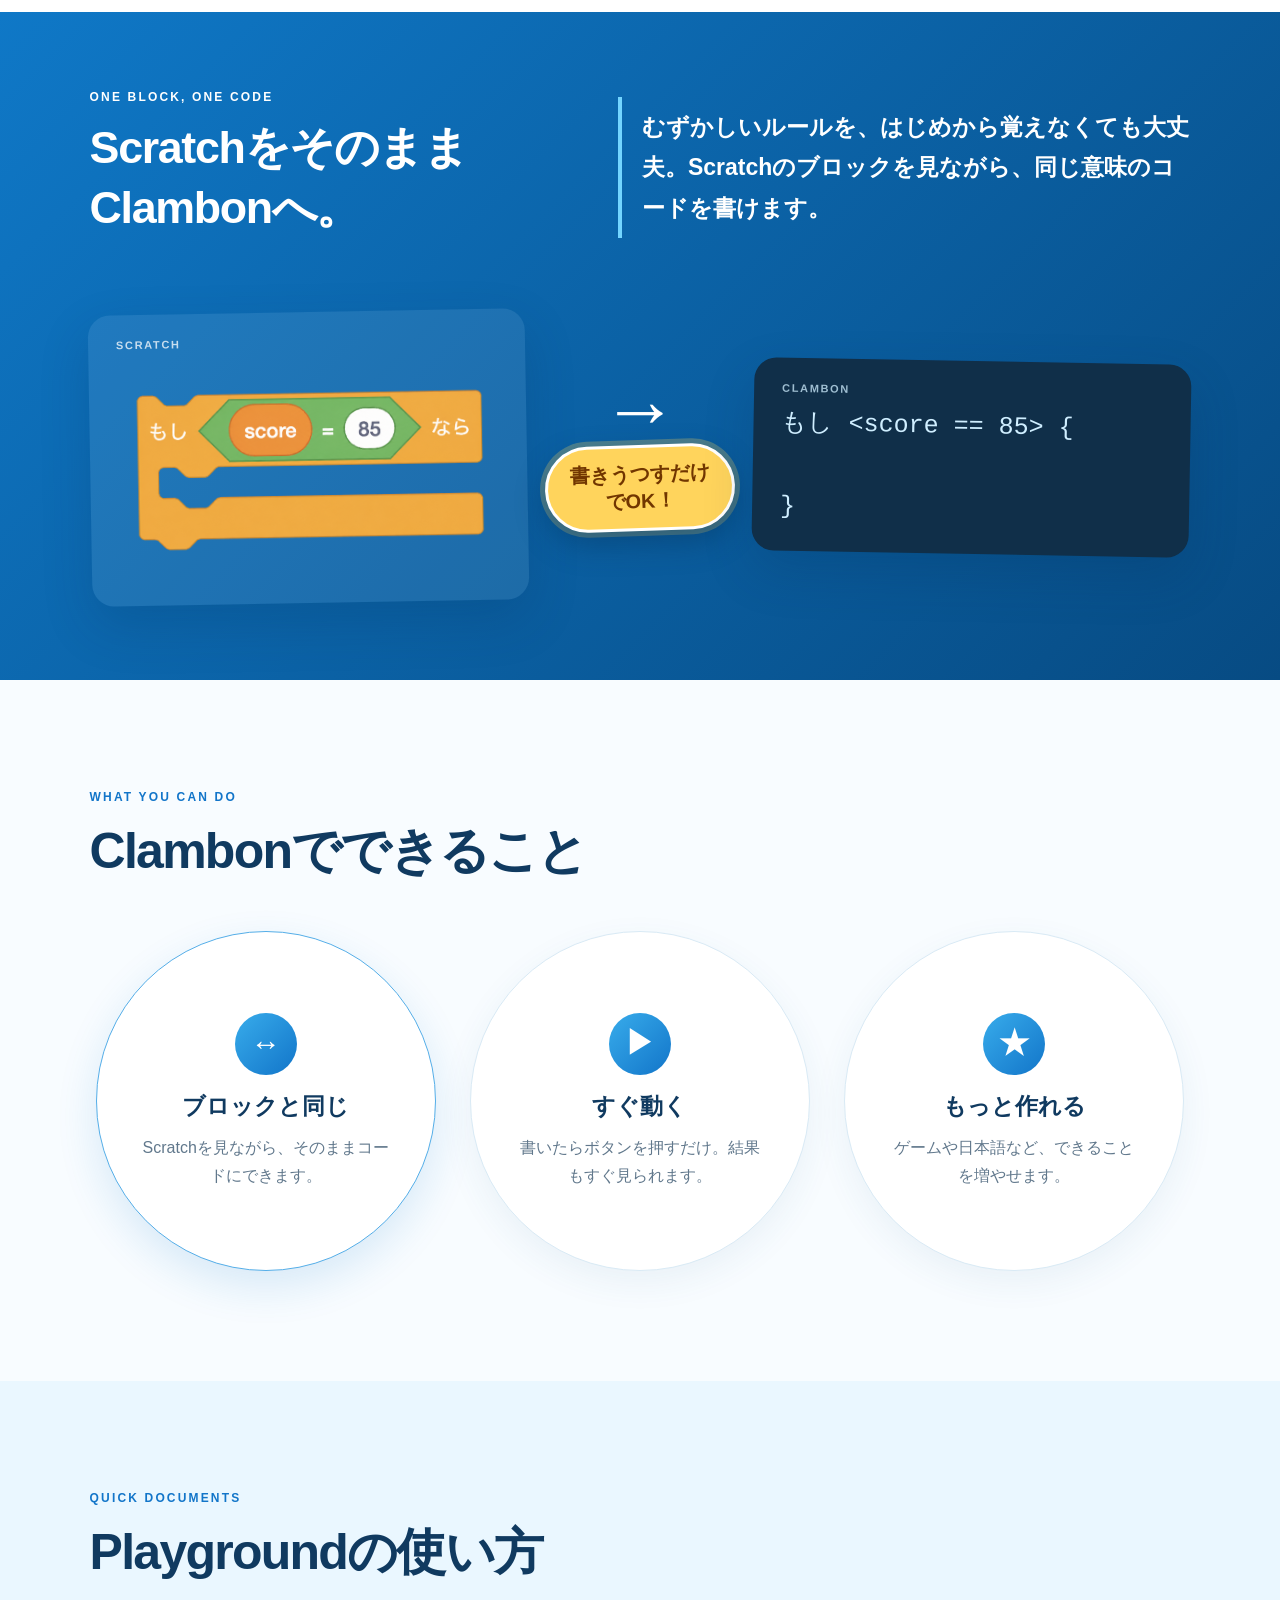
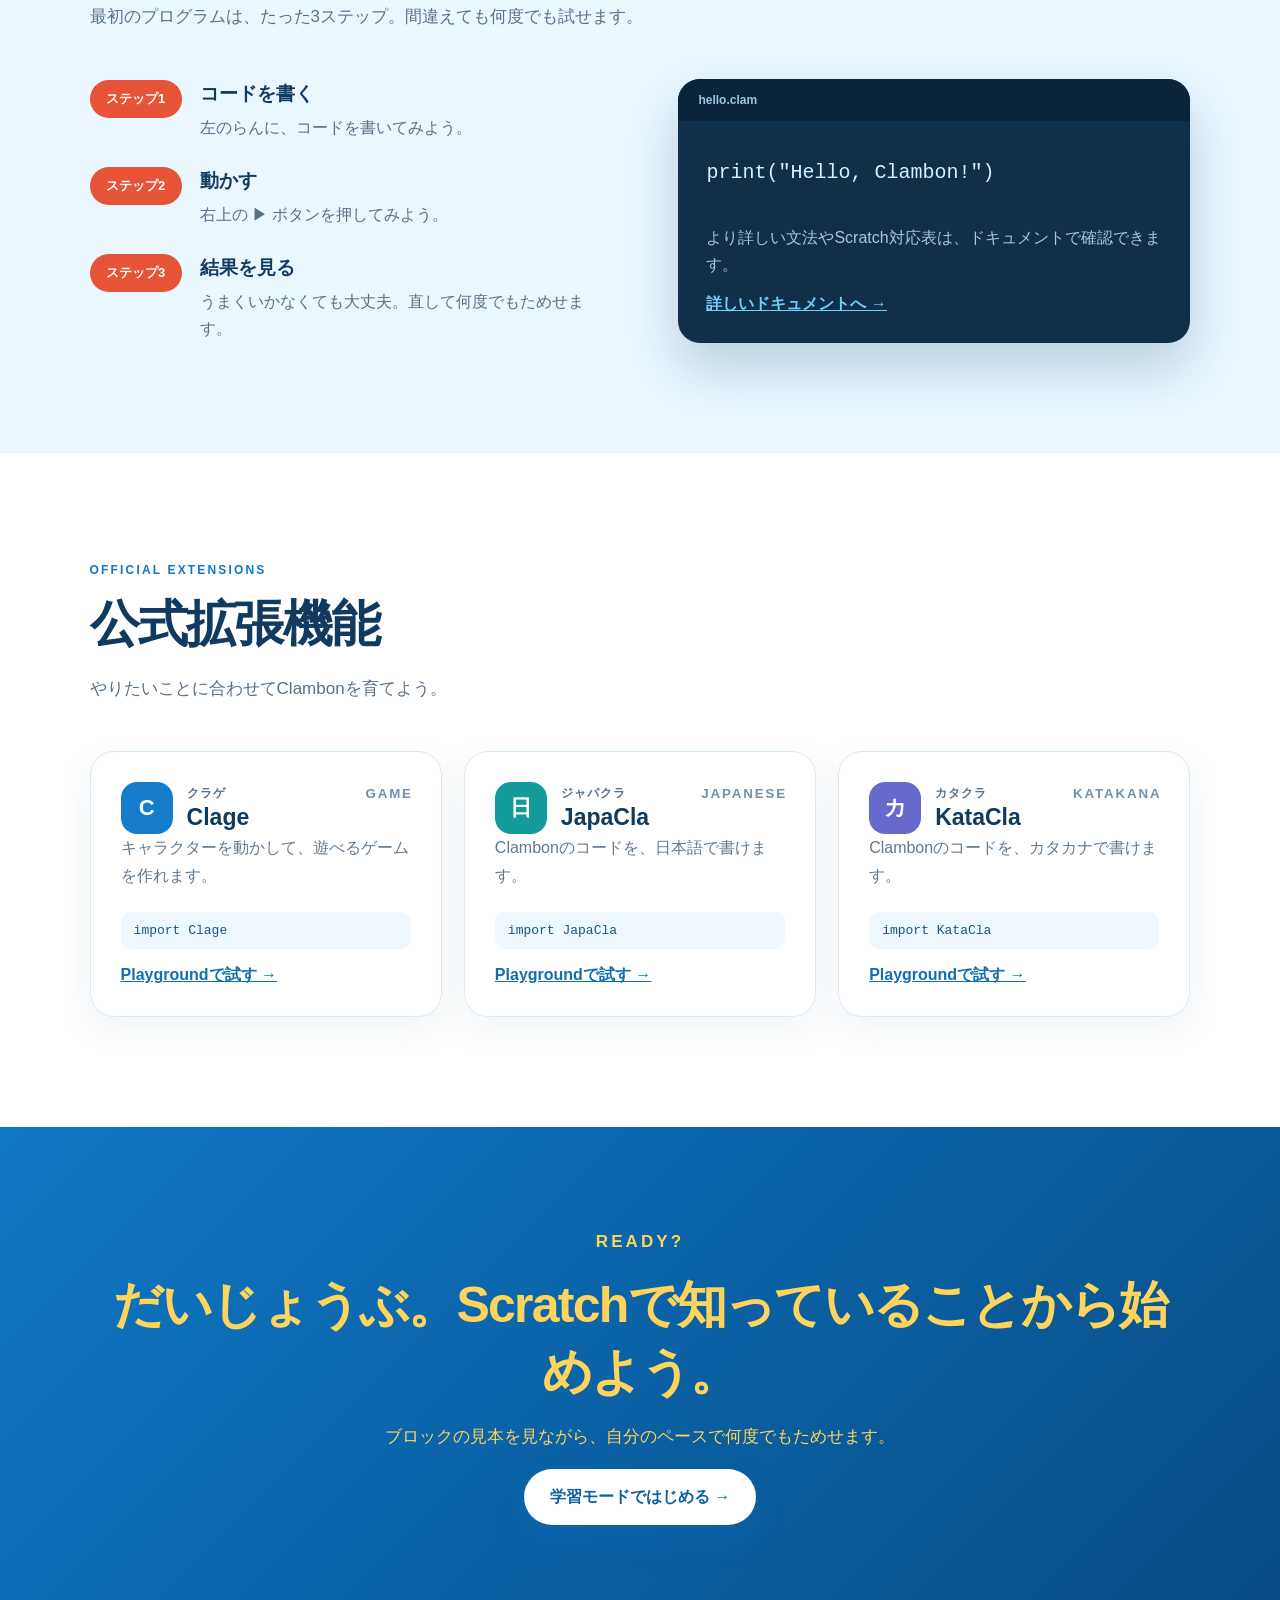
==== commit c2d880e5: "Sync local Clambon Playground" ====
--- a/index.html
+++ b/index.html
@@ -43,7 +43,7 @@
       <section class="bridge-feature" aria-labelledby="bridgeFeatureTitle">
         <div class="bridge-feature-copy">
           <p class="home-kicker">FROM BLOCKS TO TEXT</p>
-          <h2 id="bridgeFeatureTitle">ClambonとはScratchからテキスト言語へ渡るための<em>中間言語</em>です</h2>
+          <h2 id="bridgeFeatureTitle">ClambonとはScratchからテキスト言語へ渡るための<em>ステップアップ言語</em>です</h2>
           <p>Scratchに近いことばや形のまま、キーボードでコードを書いて、すぐに動かせます。<strong class="bridge-reassurance">遊びながら、自然にテキスト言語のプログラミング力が身につきます。</strong></p>
         </div>
         <ol class="bridge-steps" aria-label="Scratchからテキスト言語へ進む流れ">
--- a/home.css
+++ b/home.css
@@ -99,7 +99,7 @@
 .home-extension-card>a { color:#126eb0; font-weight:900; }
 .home-extension-card.japa .mark { background:#159b9b; } .home-extension-card.kata .mark { background:#686acb; }
 .home-final-cta { padding:100px max(7vw,34px); color:#fff; text-align:center; background:linear-gradient(135deg,#0f78c7,#074b83); }
-.home-final-cta .home-kicker,.home-final-cta h2,.home-final-cta>p { color:#fff; }
+.home-final-cta .home-kicker,.home-final-cta h2,.home-final-cta>p { color:#ffd45c; }
 .home-primary-button.light { color:#0d619f; background:#fff; }
 :focus-visible { outline:3px solid #ffbd38; outline-offset:3px; }
 @media(max-width:760px){.site-menu{top:14px;left:14px}.site-language-floating{top:16px;right:16px}.home-hero{min-height:auto;grid-template-columns:1fr;padding:100px 22px 70px}.home-hero h1{font-size:clamp(39px,12vw,58px)}.home-character{width:min(430px,92vw)}.bridge-feature{grid-template-columns:1fr;gap:38px;padding:72px 22px}.bridge-steps li{grid-template-columns:42px 1fr;padding:18px}.bridge-steps li>span{width:42px;height:42px}.scratch-feature{grid-template-columns:1fr;gap:24px;padding:68px 22px}.scratch-pair{grid-template-columns:1fr;gap:12px}.pair-connector{justify-self:center}.pair-connector span{transform:rotate(90deg)}.scratch-block,.clambon-code{width:100%}.home-section{padding:76px 22px}.home-card-grid,.home-docs-layout{grid-template-columns:1fr}.home-info-card{width:min(330px,92vw)}.home-final-cta{padding:78px 22px}}
